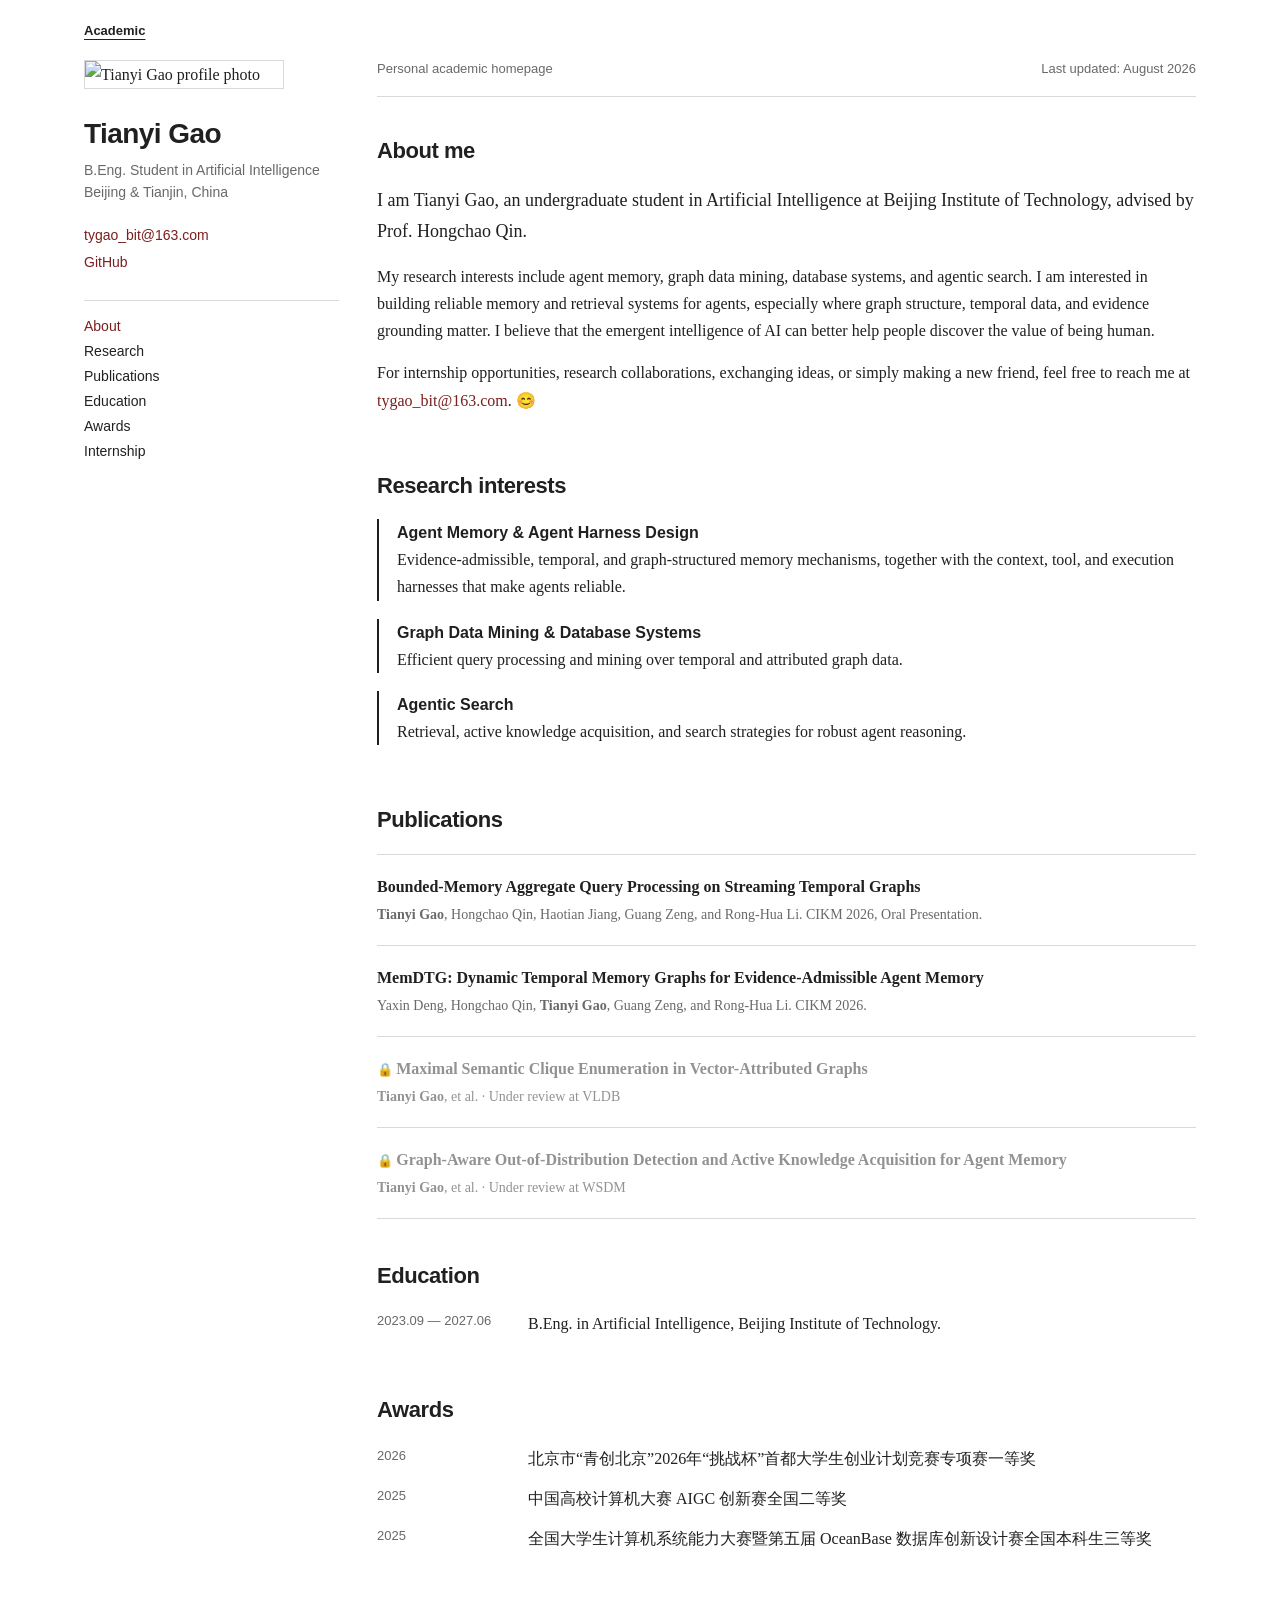
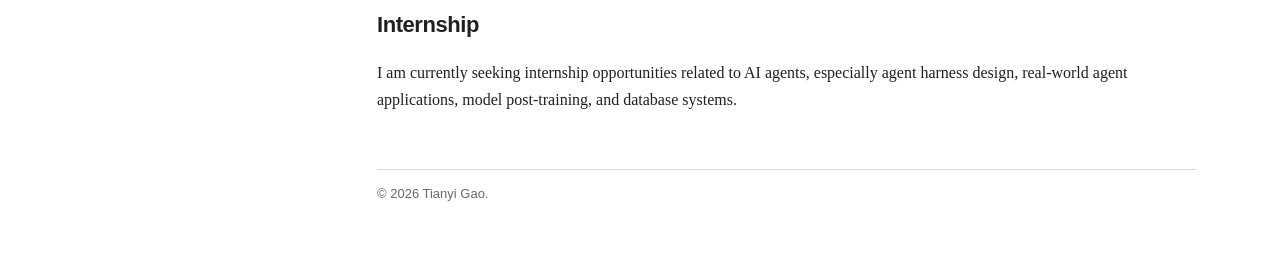
==== index.html @ 5e34189d "Simplify copyright footer" ====
<!doctype html>
<html lang="zh-CN">
<head>
  <meta charset="utf-8">
  <meta name="viewport" content="width=device-width, initial-scale=1">
  <meta name="description" content="Tianyi Gao — personal academic homepage">
  <title>Tianyi Gao | Homepage</title>
  <style>
    :root { --ink: #202020; --muted: #696969; --line: #d9d9d9; --accent: #7b1e1e; --paper: #fff; }
    * { box-sizing: border-box; }
    html { scroll-behavior: smooth; }
    body { margin: 0; background: var(--paper); color: var(--ink); font: 16px/1.7 Georgia, "Times New Roman", "Noto Serif SC", serif; }
    a { color: var(--accent); text-decoration: none; }
    a:hover { text-decoration: underline; text-underline-offset: 3px; }
    .modebar { max-width: 1180px; margin: 0 auto; padding: 22px 34px 0; font: 13px/1.4 Arial, "Noto Sans SC", sans-serif; }
    .site { max-width: 1180px; margin: 0 auto; padding: 20px 34px 70px; display: grid; grid-template-columns: 255px minmax(0, 1fr); gap: 38px; }
    aside { position: sticky; top: 36px; align-self: start; }
    .portrait { width: 200px; height: auto; display: block; margin-bottom: 21px; border: 1px solid var(--line); }
    h1, h2, h3 { font-family: Arial, "Noto Sans SC", sans-serif; font-weight: 600; letter-spacing: -.02em; }
    h1 { margin: 0 0 2px; font-size: 28px; }
    .role, .location { color: var(--muted); font: 14px/1.55 Arial, "Noto Sans SC", sans-serif; }
    .contact { margin: 19px 0 24px; padding: 0; list-style: none; font: 14px/1.9 Arial, "Noto Sans SC", sans-serif; }
    nav { border-top: 1px solid var(--line); padding-top: 13px; font: 14px/1.8 Arial, "Noto Sans SC", sans-serif; }
    nav a { display: block; color: var(--ink); }
    nav a[aria-current="page"] { color: var(--accent); }
    main { min-width: 0; }
    .topline { display: flex; justify-content: space-between; gap: 20px; padding-bottom: 18px; border-bottom: 1px solid var(--line); color: var(--muted); font: 13px/1.4 Arial, "Noto Sans SC", sans-serif; }
    .modes { display: flex; gap: 16px; }
    .modes a { color: var(--muted); }
    .modes a.active { color: var(--ink); font-weight: bold; text-decoration: underline; text-underline-offset: 4px; }
    .archive-trigger { display: inline-block; width: 58px; height: 18px; cursor: default; vertical-align: middle; }
    section { padding: 35px 0 3px; }
    h2 { margin: 0 0 15px; font-size: 22px; }
    p { margin: 0 0 15px; }
    .lead { font-size: 18px; line-height: 1.75; }
    .note { color: var(--muted); font-size: 14px; }
    time { color: var(--muted); font: 13px/1.65 Arial, "Noto Sans SC", sans-serif; }
    .research { margin: 0; padding: 0; list-style: none; }
    .research li { margin: 0 0 18px; padding-left: 18px; border-left: 2px solid var(--ink); }
    .research strong { display: block; font-family: Arial, "Noto Sans SC", sans-serif; }
    .pub { padding: 18px 0; border-top: 1px solid var(--line); }
    .pub:last-child { border-bottom: 1px solid var(--line); }
    .pub-title { font-weight: bold; }
    .pub-meta { margin-top: 3px; color: var(--muted); font-size: 14px; }
    .pub-under-review { color: #929292; }
    .pub-under-review .pub-title::before { content: "🔒 "; font-size: 13px; }
    .pub-under-review .pub-meta { color: #929292; }
    .education { padding: 0; list-style: none; }
    .education li { display: grid; grid-template-columns: 135px 1fr; gap: 16px; margin-bottom: 13px; }
    footer { margin-top: 38px; padding-top: 14px; border-top: 1px solid var(--line); color: var(--muted); font: 13px/1.6 Arial, "Noto Sans SC", sans-serif; }
    @media (max-width: 760px) {
      .modebar { padding: 16px 22px 0; }
      .site { display: block; padding: 20px 22px 50px; }
      aside { position: static; margin-bottom: 34px; }
      .portrait { width: 100px; height: auto; float: right; margin: 0 0 12px 20px; }
      nav { clear: both; }
      .topline { display: none; }
      section { padding-top: 29px; }
      .education li { grid-template-columns: 1fr; gap: 2px; }
    }
  </style>
</head>
<body>
  <div class="modebar"><span class="modes"><a class="active" href="index.html">Academic</a><span class="archive-trigger" aria-hidden="true"></span></span></div>
  <div class="site">
    <aside>
      <img class="portrait" src="assets/img/profile_photo.jpg" alt="Tianyi Gao profile photo">
      <h1>Tianyi Gao</h1>
      <div class="role">B.Eng. Student in Artificial Intelligence</div>
      <div class="location">Beijing &amp; Tianjin, China</div>
      <ul class="contact">
        <li><a href="mailto:tygao_bit@163.com">tygao_bit@163.com</a></li>
        <li><a href="https://github.com/CKTtari" target="_blank" rel="noreferrer">GitHub</a></li>
      </ul>
      <nav aria-label="Main navigation">
        <a href="#about" aria-current="page">About</a>
        <a href="#research">Research</a>
        <a href="#publications">Publications</a>
        <a href="#education">Education</a>
        <a href="#awards">Awards</a>
        <a href="#internship">Internship</a>
      </nav>
    </aside>

    <main>
      <div class="topline"><span>Personal academic homepage</span><span>Last updated: August 2026</span></div>
      <section id="about">
        <h2>About me</h2>
        <p class="lead">I am Tianyi Gao, an undergraduate student in Artificial Intelligence at Beijing Institute of Technology, advised by Prof. Hongchao Qin.</p>
        <p>My research interests include agent memory, graph data mining, database systems, and agentic search. I am interested in building reliable memory and retrieval systems for agents, especially where graph structure, temporal data, and evidence grounding matter. I believe that the emergent intelligence of AI can better help people discover the value of being human.</p>
        <p>For internship opportunities, research collaborations, exchanging ideas, or simply making a new friend, feel free to reach me at <a href="mailto:tygao_bit@163.com">tygao_bit@163.com</a>. 😊</p>
      </section>

      <section id="research">
        <h2>Research interests</h2>
        <ul class="research">
          <li><strong>Agent Memory &amp; Agent Harness Design</strong>Evidence-admissible, temporal, and graph-structured memory mechanisms, together with the context, tool, and execution harnesses that make agents reliable.</li>
          <li><strong>Graph Data Mining &amp; Database Systems</strong>Efficient query processing and mining over temporal and attributed graph data.</li>
          <li><strong>Agentic Search</strong>Retrieval, active knowledge acquisition, and search strategies for robust agent reasoning.</li>
        </ul>
      </section>

      <section id="publications">
        <h2>Publications</h2>
        <article class="pub">
          <div class="pub-title">Bounded-Memory Aggregate Query Processing on Streaming Temporal Graphs</div>
          <div class="pub-meta"><strong>Tianyi Gao</strong>, Hongchao Qin, Haotian Jiang, Guang Zeng, and Rong-Hua Li. CIKM 2026, Oral Presentation.</div>
        </article>
        <article class="pub">
          <div class="pub-title">MemDTG: Dynamic Temporal Memory Graphs for Evidence-Admissible Agent Memory</div>
          <div class="pub-meta">Yaxin Deng, Hongchao Qin, <strong>Tianyi Gao</strong>, Guang Zeng, and Rong-Hua Li. CIKM 2026.</div>
        </article>
        <article class="pub pub-under-review">
          <div class="pub-title">Maximal Semantic Clique Enumeration in Vector-Attributed Graphs</div>
          <div class="pub-meta"><strong>Tianyi Gao</strong>, et al. · Under review at VLDB</div>
        </article>
        <article class="pub pub-under-review">
          <div class="pub-title">Graph-Aware Out-of-Distribution Detection and Active Knowledge Acquisition for Agent Memory</div>
          <div class="pub-meta"><strong>Tianyi Gao</strong>, et al. · Under review at WSDM</div>
        </article>
      </section>

      <section id="education">
        <h2>Education</h2>
        <ul class="education">
          <li><time>2023.09 — 2027.06</time><span>B.Eng. in Artificial Intelligence, Beijing Institute of Technology.</span></li>
        </ul>
      </section>

      <section id="awards">
        <h2>Awards</h2>
        <ul class="education">
          <li><time>2026</time><span>北京市“青创北京”2026年“挑战杯”首都大学生创业计划竞赛专项赛一等奖</span></li>
          <li><time>2025</time><span>中国高校计算机大赛 AIGC 创新赛全国二等奖</span></li>
          <li><time>2025</time><span>全国大学生计算机系统能力大赛暨第五届 OceanBase 数据库创新设计赛全国本科生三等奖</span></li>
        </ul>
      </section>

      <section id="internship">
        <h2>Internship</h2>
        <p>I am currently seeking internship opportunities related to AI agents, especially agent harness design, real-world agent applications, model post-training, and database systems.</p>
      </section>

      <footer>© 2026 Tianyi Gao.</footer>
    </main>
  </div>
  <script>
    const archiveTrigger = document.querySelector('.archive-trigger');
    let archiveClicks = 0;
    let archiveTimer;
    archiveTrigger.addEventListener('click', () => {
      archiveClicks += 1;
      clearTimeout(archiveTimer);
      if (archiveClicks === 5) window.location.href = 'archive.html';
      archiveTimer = setTimeout(() => { archiveClicks = 0; }, 1500);
    });
  </script>
</body>
</html>
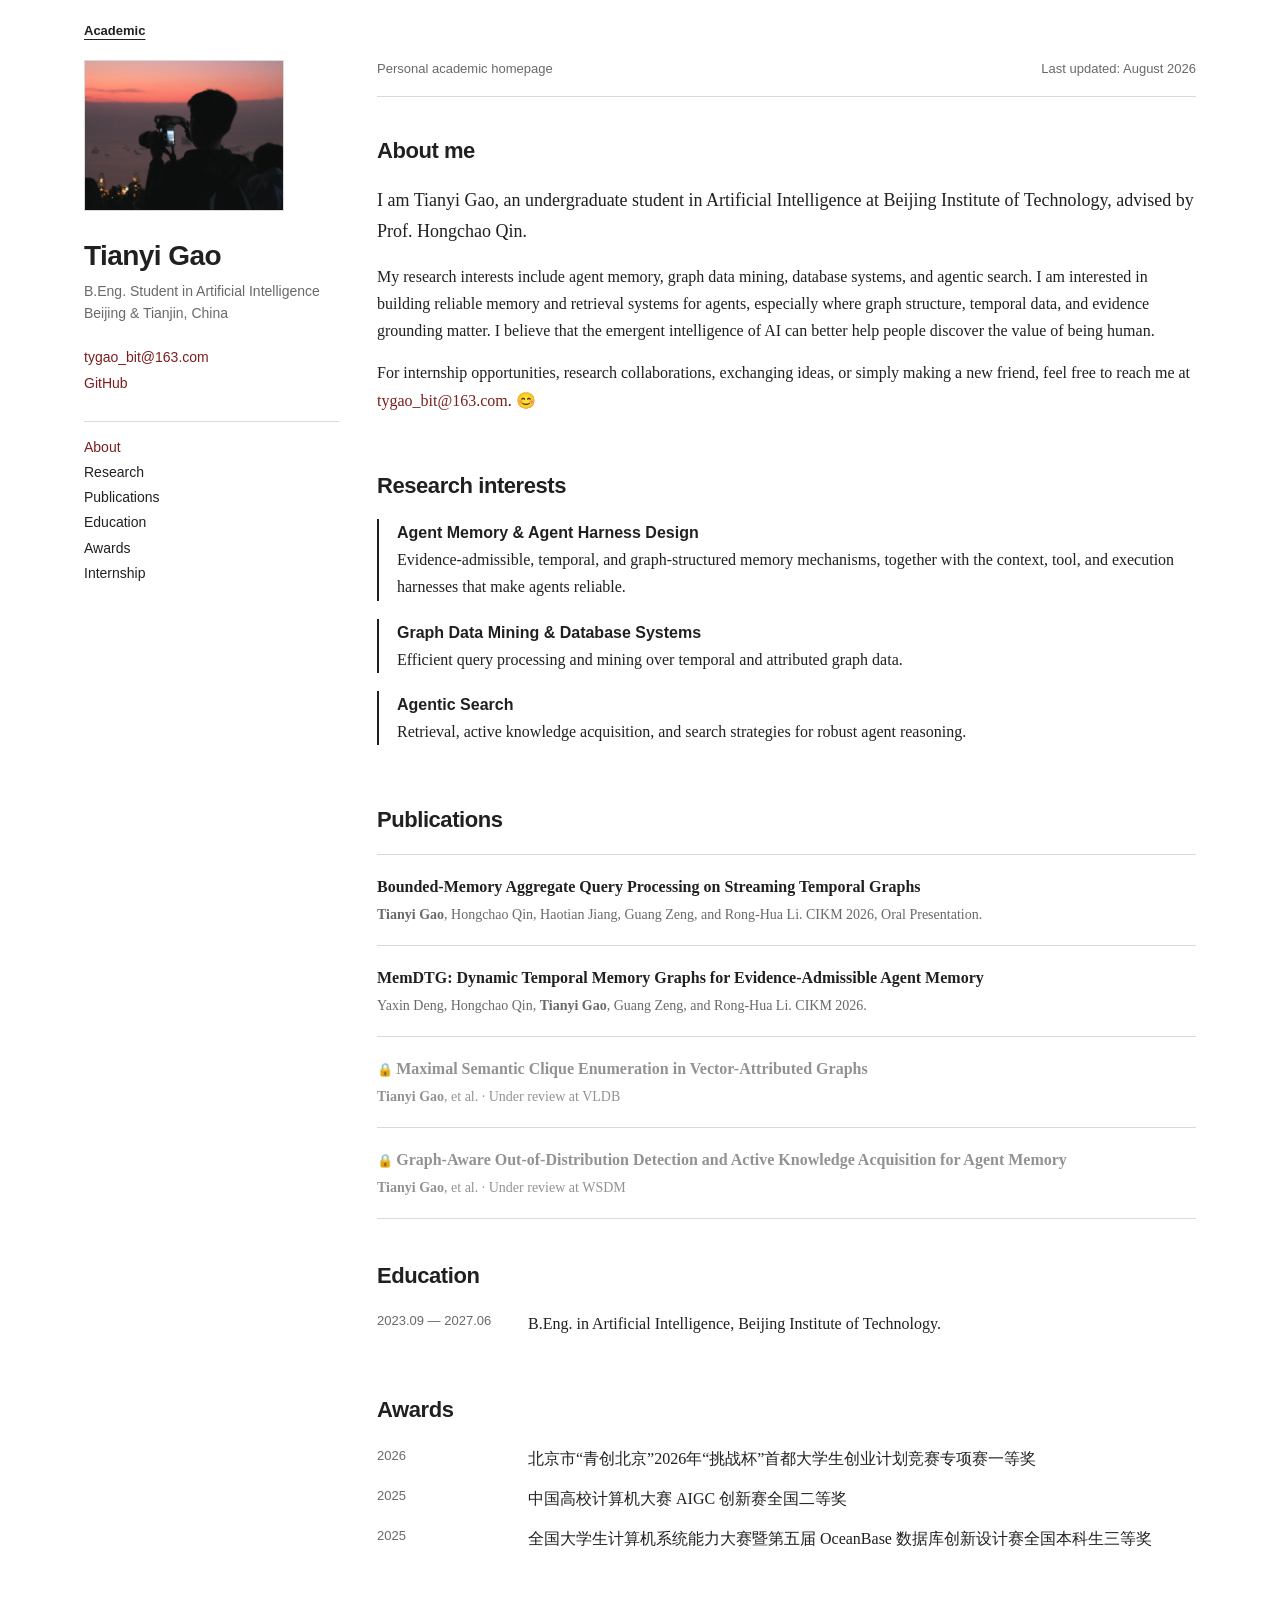
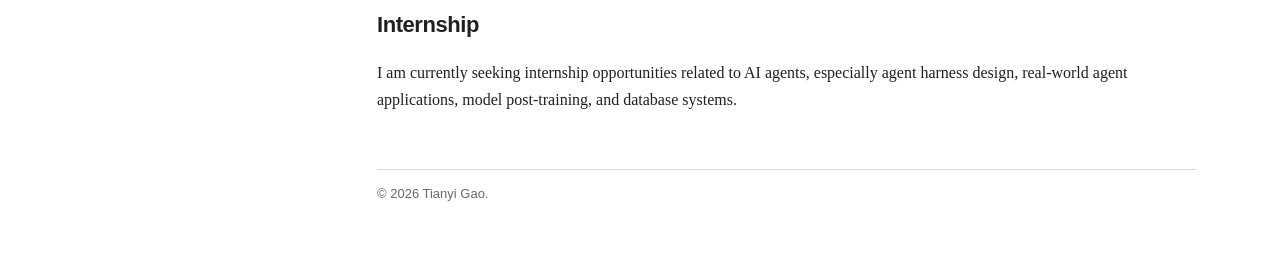
==== commit e2f27b5f: "Add responsive image preview and lightbox" ====
--- a/index.html
+++ b/index.html
@@ -59,12 +59,13 @@
       .education li { grid-template-columns: 1fr; gap: 2px; }
     }
   </style>
+  <link rel="stylesheet" href="assets/css/lightbox.css">
 </head>
 <body>
   <div class="modebar"><span class="modes"><a class="active" href="index.html">Academic</a><span class="archive-trigger" aria-hidden="true"></span></span></div>
   <div class="site">
     <aside>
-      <img class="portrait" src="assets/img/profile_photo.jpg" alt="Tianyi Gao profile photo">
+      <img class="portrait" src="assets/img/preview/profile_photo.jpg" data-full="assets/img/profile_photo.jpg" alt="Tianyi Gao profile photo">
       <h1>Tianyi Gao</h1>
       <div class="role">B.Eng. Student in Artificial Intelligence</div>
       <div class="location">Beijing &amp; Tianjin, China</div>
@@ -155,5 +156,6 @@
       archiveTimer = setTimeout(() => { archiveClicks = 0; }, 1500);
     });
   </script>
+  <script src="assets/js/lightbox.js"></script>
 </body>
 </html>
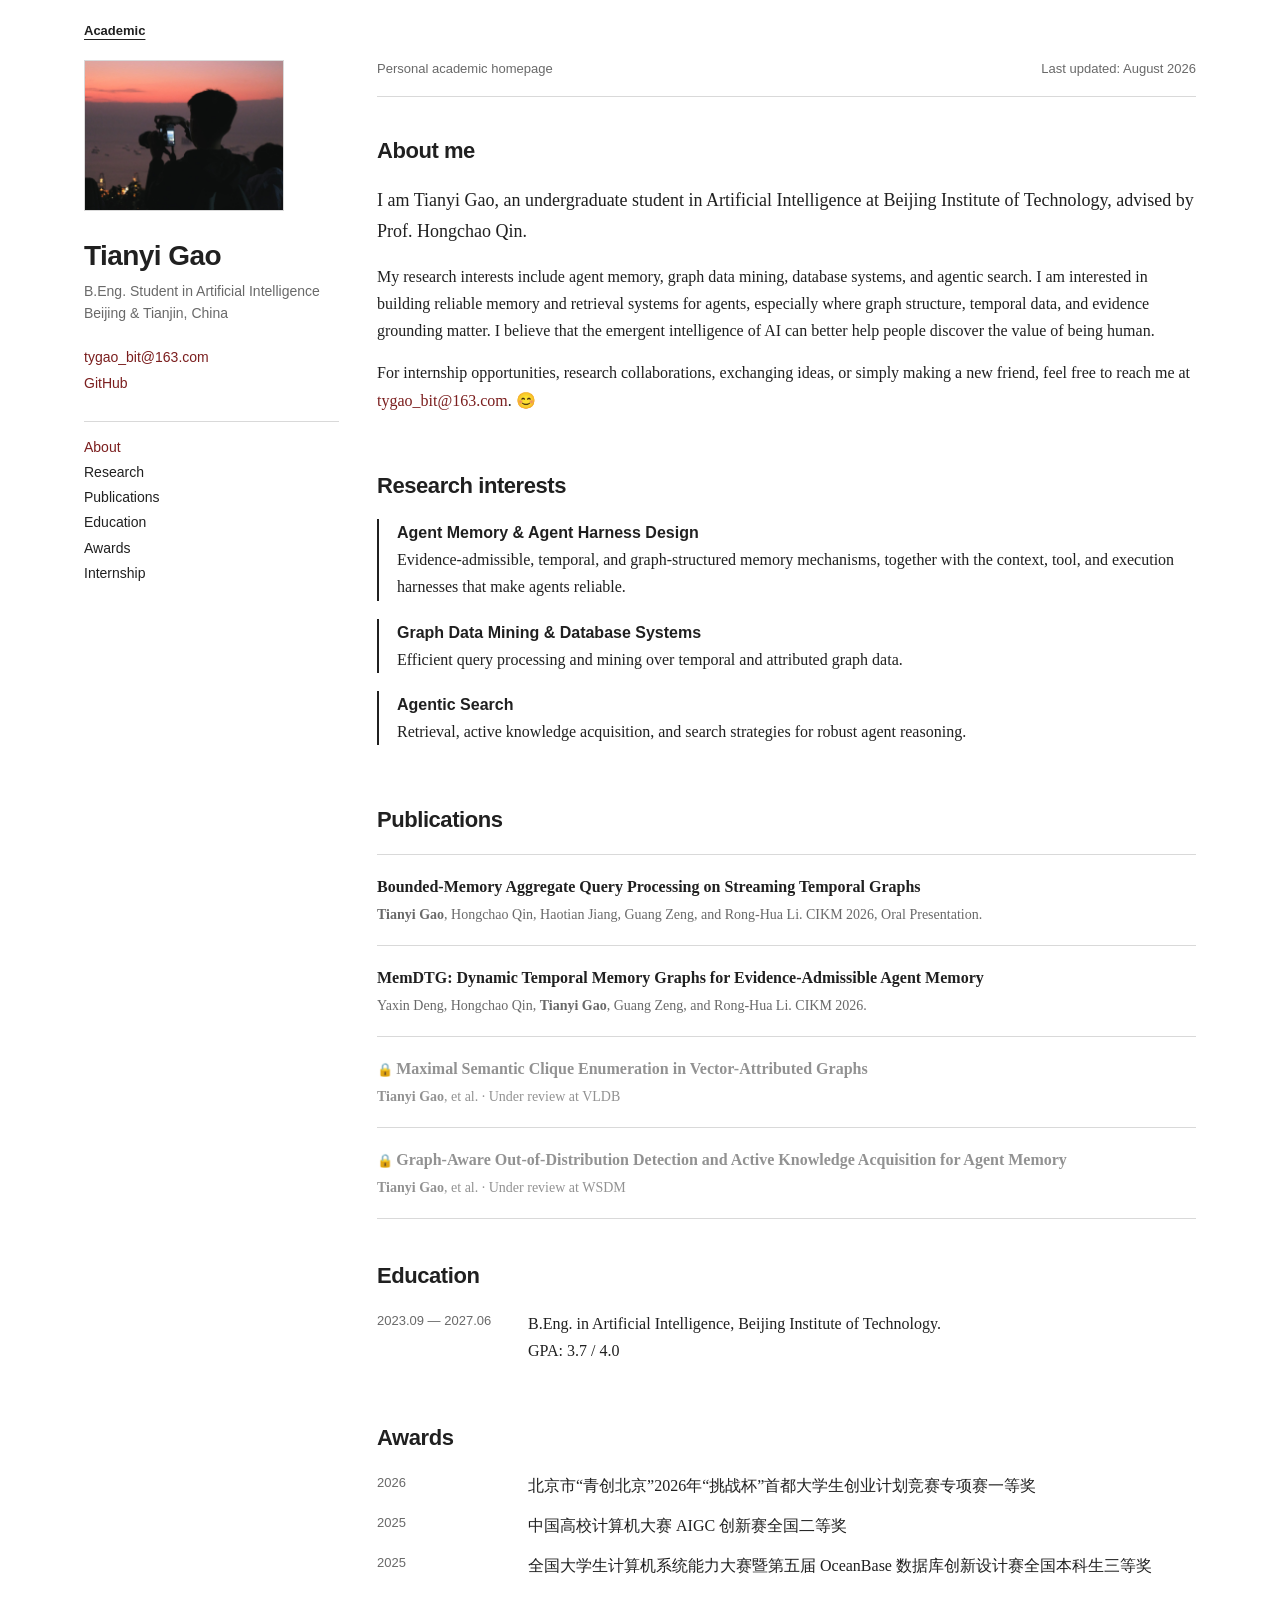
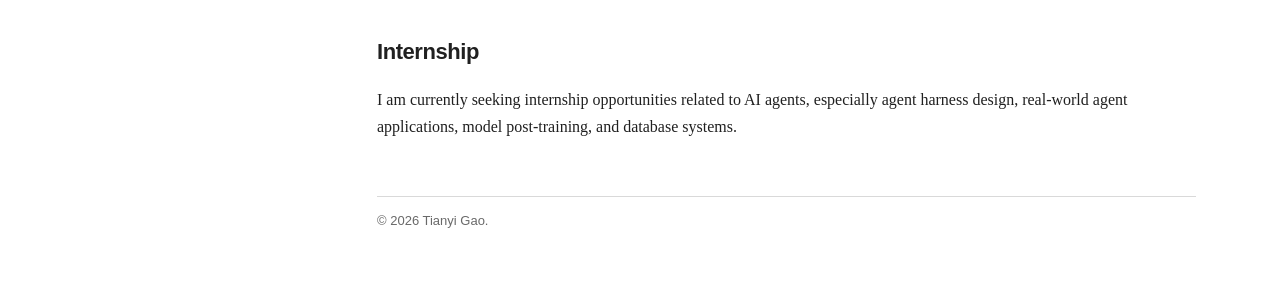
==== commit 959d9b64: "Refine publications and archive interactions" ====
--- a/index.html
+++ b/index.html
@@ -28,7 +28,9 @@
     .modes { display: flex; gap: 16px; }
     .modes a { color: var(--muted); }
     .modes a.active { color: var(--ink); font-weight: bold; text-decoration: underline; text-underline-offset: 4px; }
-    .archive-trigger { display: inline-block; width: 58px; height: 18px; cursor: default; vertical-align: middle; }
+    .archive-trigger { display: inline-block; width: 58px; height: 18px; cursor: pointer; vertical-align: middle; }
+    .archive-trigger::after { content: "▣"; display: inline-block; color: var(--muted); opacity: 0; transition: opacity .15s ease; }
+    .archive-trigger:hover::after, .archive-trigger:focus::after { opacity: 1; }
     section { padding: 35px 0 3px; }
     h2 { margin: 0 0 15px; font-size: 22px; }
     p { margin: 0 0 15px; }
@@ -45,6 +47,10 @@
     .pub-under-review { color: #929292; }
     .pub-under-review .pub-title::before { content: "🔒 "; font-size: 13px; }
     .pub-under-review .pub-meta { color: #929292; }
+    .pub-abstract { max-height: 0; margin-top: 0; overflow: hidden; color: #4f4f4f; opacity: 0; font: 14px/1.65 Arial, "Noto Sans SC", sans-serif; transition: max-height .38s ease, margin-top .28s ease, opacity .28s ease; }
+    .pub:hover .pub-abstract, .pub:focus-within .pub-abstract { max-height: 500px; margin-top: 10px; opacity: 1; }
+    .pub-abstract strong { color: var(--ink); font-weight: 700; }
+    .pub-abstract p { display: inline; margin: 0; }
     .education { padding: 0; list-style: none; }
     .education li { display: grid; grid-template-columns: 135px 1fr; gap: 16px; margin-bottom: 13px; }
     footer { margin-top: 38px; padding-top: 14px; border-top: 1px solid var(--line); color: var(--muted); font: 13px/1.6 Arial, "Noto Sans SC", sans-serif; }
@@ -62,7 +68,7 @@
   <link rel="stylesheet" href="assets/css/lightbox.css">
 </head>
 <body>
-  <div class="modebar"><span class="modes"><a class="active" href="index.html">Academic</a><span class="archive-trigger" aria-hidden="true"></span></span></div>
+  <div class="modebar"><span class="modes"><a class="active" href="index.html">Academic</a><span class="archive-trigger" role="link" tabindex="0" aria-label="Open Archive" title="Open Archive"></span></span></div>
   <div class="site">
     <aside>
       <img class="portrait" src="assets/img/preview/profile_photo.jpg" data-full="assets/img/profile_photo.jpg" alt="Tianyi Gao profile photo">
@@ -106,10 +112,12 @@
         <article class="pub">
           <div class="pub-title">Bounded-Memory Aggregate Query Processing on Streaming Temporal Graphs</div>
           <div class="pub-meta"><strong>Tianyi Gao</strong>, Hongchao Qin, Haotian Jiang, Guang Zeng, and Rong-Hua Li. CIKM 2026, Oral Presentation.</div>
+          <div class="pub-abstract"><strong>Abstract:</strong> <p>Time-window aggregate queries over temporal graph streams are important for agent memory, communication monitoring, and knowledge-base analytics, but exact processing becomes costly as timestamped edges accumulate. We propose CAMRS, a budget-decoupled multi-resolution sketch that assigns fine-grained CMS buckets and coarse HLL segments according to their different budget needs. Space-Saving label tracking further supports label-filtered predicates. A closed-form COUNT error bound shows that temporal resolution is the key accuracy lever and enables a reliability-aware exact fallback. On six real-world temporal graphs with 60K–17.8M edges, CAMRS reduces COUNT error by up to 29.7× and predicate error by up to 7.9×, while reducing worst-case tail error by up to 667×.</p></div>
         </article>
         <article class="pub">
           <div class="pub-title">MemDTG: Dynamic Temporal Memory Graphs for Evidence-Admissible Agent Memory</div>
           <div class="pub-meta">Yaxin Deng, Hongchao Qin, <strong>Tianyi Gao</strong>, Guang Zeng, and Rong-Hua Li. CIKM 2026.</div>
+          <div class="pub-abstract"><strong>Abstract:</strong> <p>Long-term agent memory is an online, non-monotonic retrieval problem: new interactions may reinforce, contradict, supersede, specialize, or expire earlier memories. We propose MemDTG, a dynamic temporal memory graph that treats memory as temporal evidence admission. It separates immutable episodes from a mutable entity–state graph and a memory-evolution graph over assertion versions. A slot-local resolver and deterministic commit rules update lifecycle states, valid intervals, and typed evolution edges. At read time, query constraints are compiled before ranking, and QV-CTW retrieves evidence only inside the legal temporal subgraph. Evidence certificates record selected facts, sources, roles, and rejected alternatives. On LongMemEval and LoCoMo, MemDTG achieves the best LLM-judge accuracy and Citation F1, reducing stale-answer errors by 61.7% and future leaks by 80.1%.</p></div>
         </article>
         <article class="pub pub-under-review">
           <div class="pub-title">Maximal Semantic Clique Enumeration in Vector-Attributed Graphs</div>
@@ -124,7 +132,7 @@
       <section id="education">
         <h2>Education</h2>
         <ul class="education">
-          <li><time>2023.09 — 2027.06</time><span>B.Eng. in Artificial Intelligence, Beijing Institute of Technology.</span></li>
+          <li><time>2023.09 — 2027.06</time><span>B.Eng. in Artificial Intelligence, Beijing Institute of Technology.<br>GPA: 3.7 / 4.0</span></li>
         </ul>
       </section>
 
@@ -147,13 +155,9 @@
   </div>
   <script>
     const archiveTrigger = document.querySelector('.archive-trigger');
-    let archiveClicks = 0;
-    let archiveTimer;
-    archiveTrigger.addEventListener('click', () => {
-      archiveClicks += 1;
-      clearTimeout(archiveTimer);
-      if (archiveClicks === 5) window.location.href = 'archive.html';
-      archiveTimer = setTimeout(() => { archiveClicks = 0; }, 1500);
+    archiveTrigger.addEventListener('click', () => { window.location.href = 'archive.html'; });
+    archiveTrigger.addEventListener('keydown', (event) => {
+      if (event.key === 'Enter' || event.key === ' ') { event.preventDefault(); window.location.href = 'archive.html'; }
     });
   </script>
   <script src="assets/js/lightbox.js"></script>
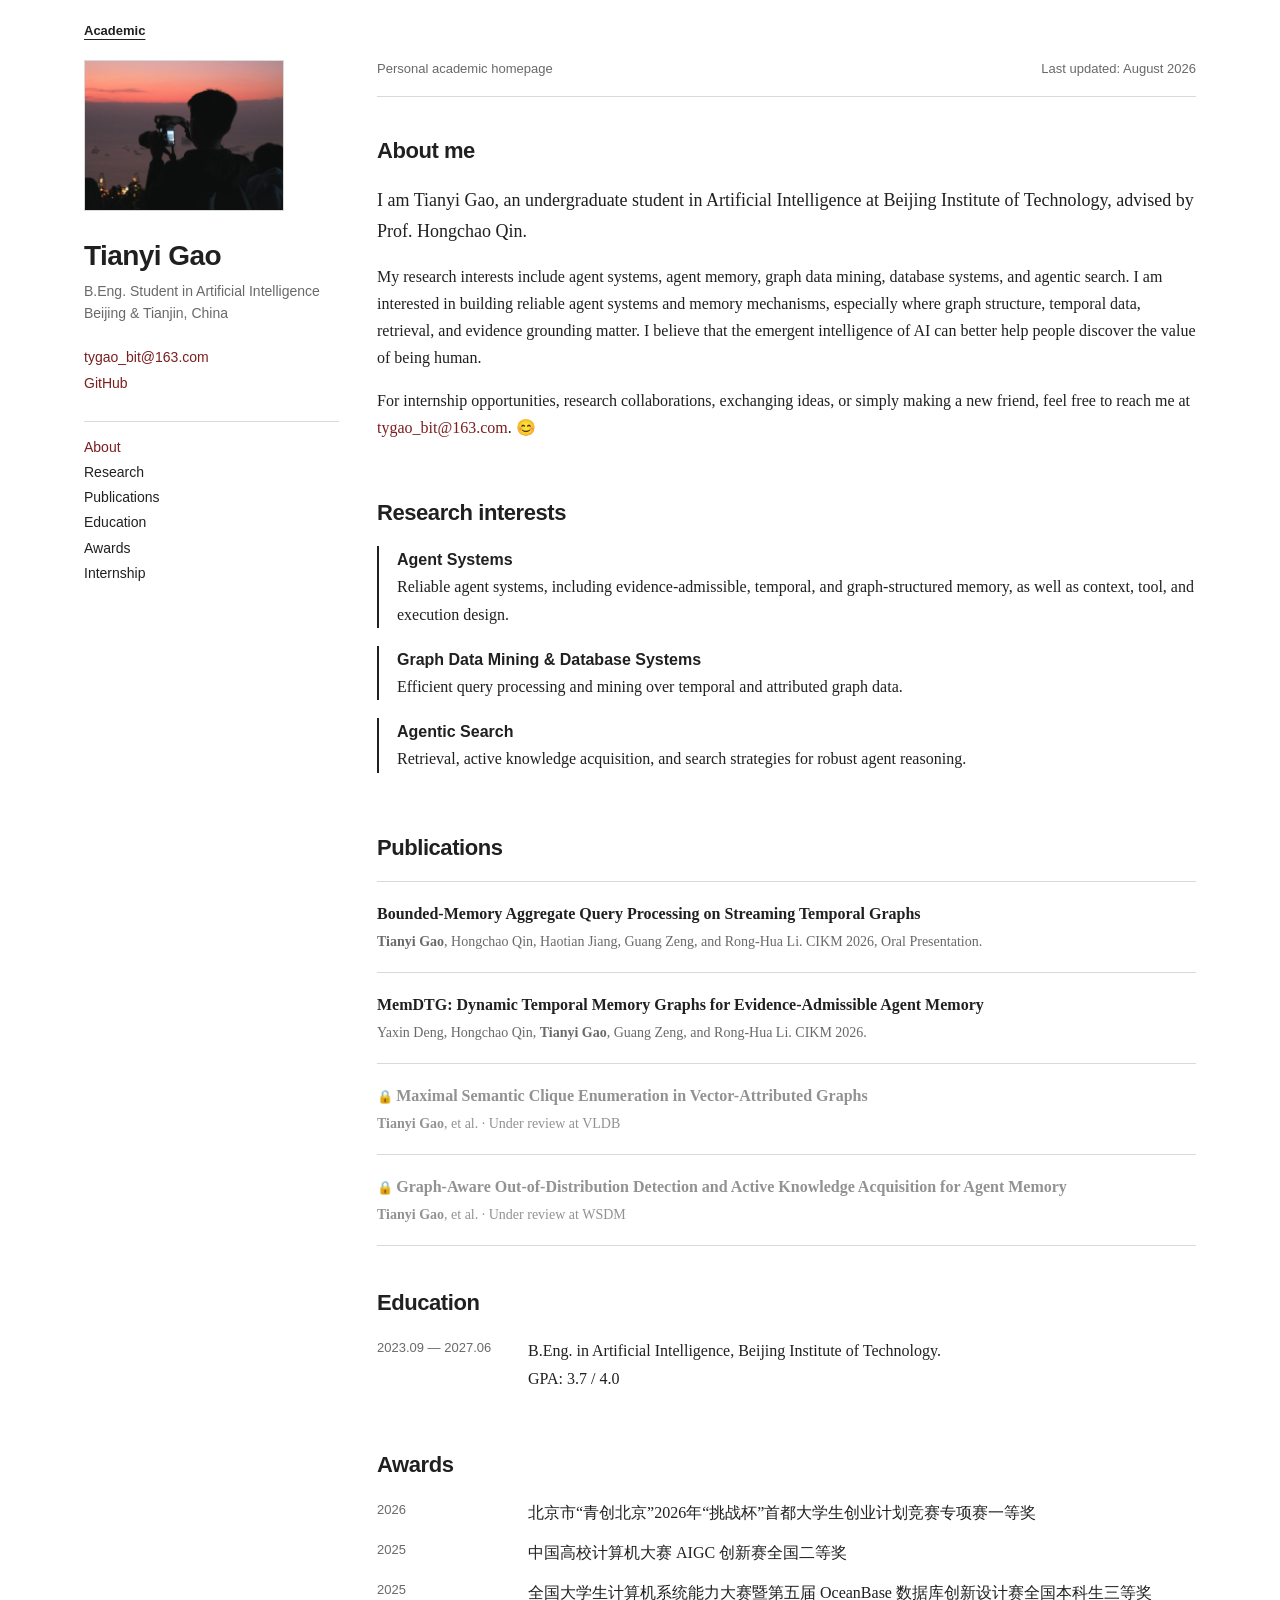
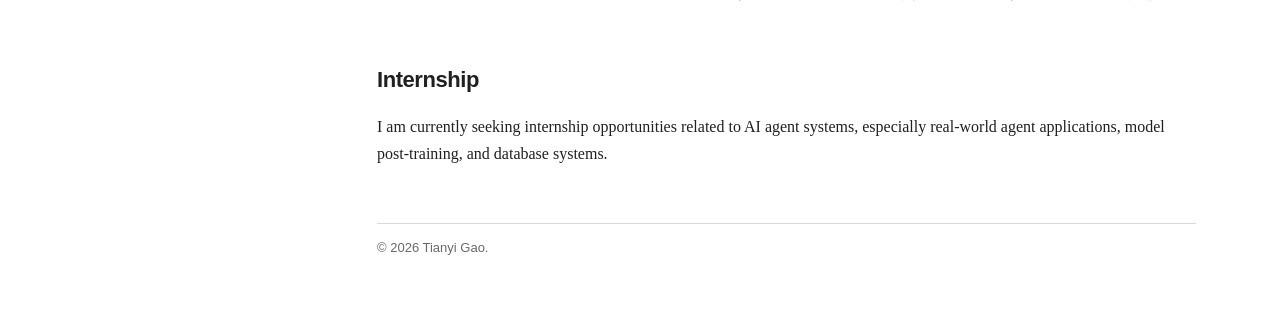
==== commit dead18ca: "Update site content" ====
--- a/index.html
+++ b/index.html
@@ -94,14 +94,14 @@
       <section id="about">
         <h2>About me</h2>
         <p class="lead">I am Tianyi Gao, an undergraduate student in Artificial Intelligence at Beijing Institute of Technology, advised by Prof. Hongchao Qin.</p>
-        <p>My research interests include agent memory, graph data mining, database systems, and agentic search. I am interested in building reliable memory and retrieval systems for agents, especially where graph structure, temporal data, and evidence grounding matter. I believe that the emergent intelligence of AI can better help people discover the value of being human.</p>
+        <p>My research interests include agent systems, agent memory, graph data mining, database systems, and agentic search. I am interested in building reliable agent systems and memory mechanisms, especially where graph structure, temporal data, retrieval, and evidence grounding matter. I believe that the emergent intelligence of AI can better help people discover the value of being human.</p>
         <p>For internship opportunities, research collaborations, exchanging ideas, or simply making a new friend, feel free to reach me at <a href="mailto:tygao_bit@163.com">tygao_bit@163.com</a>. 😊</p>
       </section>
 
       <section id="research">
         <h2>Research interests</h2>
         <ul class="research">
-          <li><strong>Agent Memory &amp; Agent Harness Design</strong>Evidence-admissible, temporal, and graph-structured memory mechanisms, together with the context, tool, and execution harnesses that make agents reliable.</li>
+          <li><strong>Agent Systems</strong>Reliable agent systems, including evidence-admissible, temporal, and graph-structured memory, as well as context, tool, and execution design.</li>
           <li><strong>Graph Data Mining &amp; Database Systems</strong>Efficient query processing and mining over temporal and attributed graph data.</li>
           <li><strong>Agentic Search</strong>Retrieval, active knowledge acquisition, and search strategies for robust agent reasoning.</li>
         </ul>
@@ -147,7 +147,7 @@
 
       <section id="internship">
         <h2>Internship</h2>
-        <p>I am currently seeking internship opportunities related to AI agents, especially agent harness design, real-world agent applications, model post-training, and database systems.</p>
+        <p>I am currently seeking internship opportunities related to AI agent systems, especially real-world agent applications, model post-training, and database systems.</p>
       </section>
 
       <footer>© 2026 Tianyi Gao.</footer>
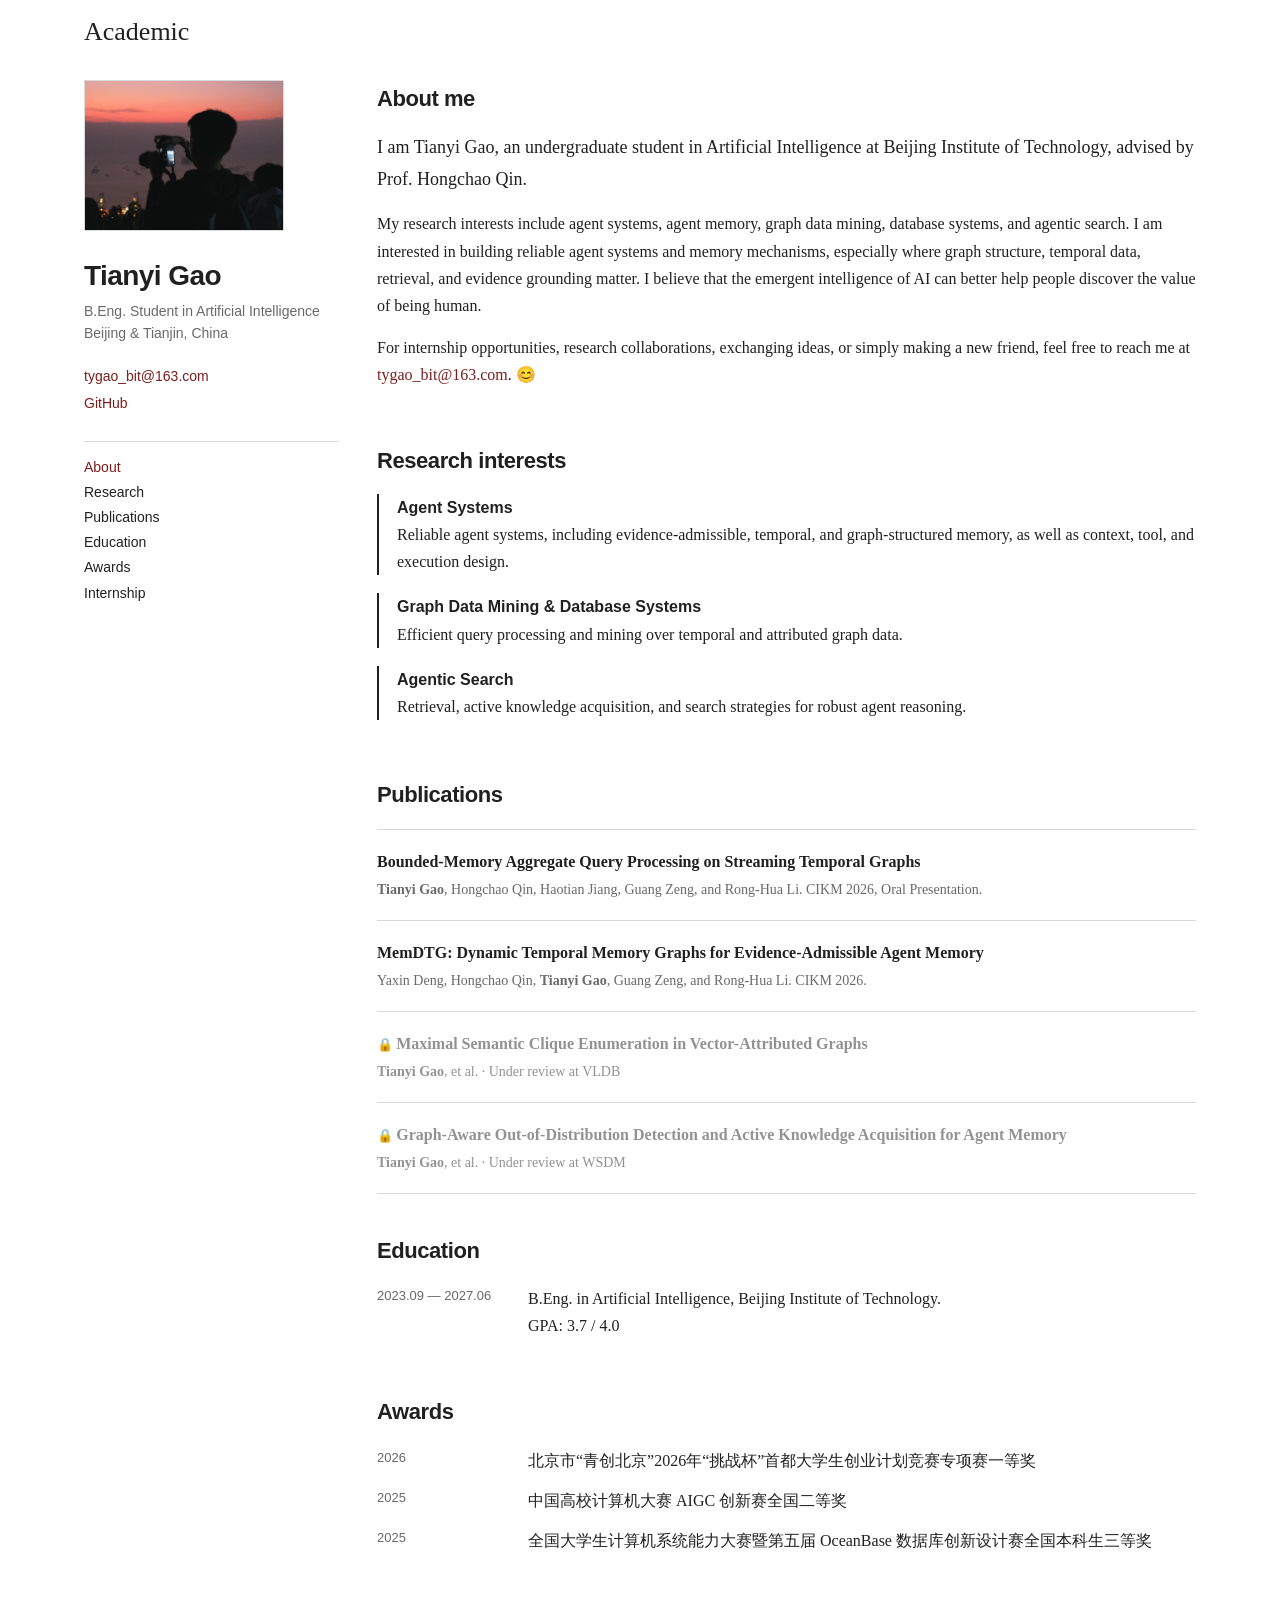
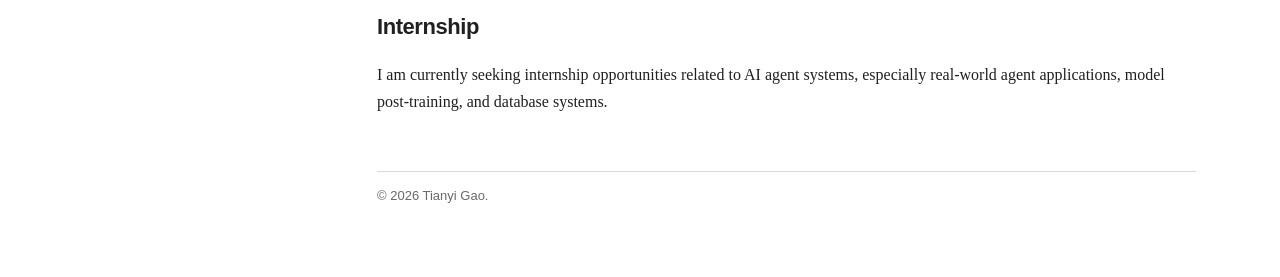
==== commit fe8febc6: "Update site content" ====
--- a/index.html
+++ b/index.html
@@ -12,26 +12,27 @@
     body { margin: 0; background: var(--paper); color: var(--ink); font: 16px/1.7 Georgia, "Times New Roman", "Noto Serif SC", serif; }
     a { color: var(--accent); text-decoration: none; }
     a:hover { text-decoration: underline; text-underline-offset: 3px; }
-    .modebar { max-width: 1180px; margin: 0 auto; padding: 22px 34px 0; font: 13px/1.4 Arial, "Noto Sans SC", sans-serif; }
-    .site { max-width: 1180px; margin: 0 auto; padding: 20px 34px 70px; display: grid; grid-template-columns: 255px minmax(0, 1fr); gap: 38px; }
+    .modebar { min-height: 64px; display: flex; align-items: center; border: 0; background: #fff; font: 26px/1.2 "Palatino Linotype", "Book Antiqua", Palatino, Georgia, serif; }
+    .modebar .modes { width: min(1180px, 100%); margin: 0 auto; padding: 0 34px; }
+    .site { max-width: 1180px; margin: 0 auto; padding: 16px 34px 70px; display: grid; grid-template-columns: 255px minmax(0, 1fr); gap: 38px; }
     aside { position: sticky; top: 36px; align-self: start; }
     .portrait { width: 200px; height: auto; display: block; margin-bottom: 21px; border: 1px solid var(--line); }
     h1, h2, h3 { font-family: Arial, "Noto Sans SC", sans-serif; font-weight: 600; letter-spacing: -.02em; }
     h1 { margin: 0 0 2px; font-size: 28px; }
     .role, .location { color: var(--muted); font: 14px/1.55 Arial, "Noto Sans SC", sans-serif; }
     .contact { margin: 19px 0 24px; padding: 0; list-style: none; font: 14px/1.9 Arial, "Noto Sans SC", sans-serif; }
-    nav { border-top: 1px solid var(--line); padding-top: 13px; font: 14px/1.8 Arial, "Noto Sans SC", sans-serif; }
-    nav a { display: block; color: var(--ink); }
-    nav a[aria-current="page"] { color: var(--accent); }
+    aside > nav { border-top: 1px solid var(--line); padding-top: 13px; font: 14px/1.8 Arial, "Noto Sans SC", sans-serif; }
+    aside > nav a { display: block; color: var(--ink); }
+    aside > nav a[aria-current="page"] { color: var(--accent); }
     main { min-width: 0; }
-    .topline { display: flex; justify-content: space-between; gap: 20px; padding-bottom: 18px; border-bottom: 1px solid var(--line); color: var(--muted); font: 13px/1.4 Arial, "Noto Sans SC", sans-serif; }
     .modes { display: flex; gap: 16px; }
-    .modes a { color: var(--muted); }
-    .modes a.active { color: var(--ink); font-weight: bold; text-decoration: underline; text-underline-offset: 4px; }
-    .archive-trigger { display: inline-block; width: 58px; height: 18px; cursor: pointer; vertical-align: middle; }
-    .archive-trigger::after { content: "▣"; display: inline-block; color: var(--muted); opacity: 0; transition: opacity .15s ease; }
+    .modes a { color: var(--ink); }
+    .modes a.active { color: var(--ink); font-weight: 400; text-decoration: none; }
+    .archive-trigger { display: inline-block; width: 76px; height: 30px; cursor: pointer; vertical-align: middle; }
+    .archive-trigger::after { content: "Archive"; display: inline-block; color: var(--ink); font: inherit; opacity: 0; transition: opacity .15s ease; }
     .archive-trigger:hover::after, .archive-trigger:focus::after { opacity: 1; }
     section { padding: 35px 0 3px; }
+    main > section:first-child { padding-top: 0; }
     h2 { margin: 0 0 15px; font-size: 22px; }
     p { margin: 0 0 15px; }
     .lead { font-size: 18px; line-height: 1.75; }
@@ -55,12 +56,12 @@
     .education li { display: grid; grid-template-columns: 135px 1fr; gap: 16px; margin-bottom: 13px; }
     footer { margin-top: 38px; padding-top: 14px; border-top: 1px solid var(--line); color: var(--muted); font: 13px/1.6 Arial, "Noto Sans SC", sans-serif; }
     @media (max-width: 760px) {
-      .modebar { padding: 16px 22px 0; }
-      .site { display: block; padding: 20px 22px 50px; }
+      .modebar { min-height: 56px; font-size: 17px; }
+      .modebar .modes { padding: 0 22px; }
+      .site { display: block; padding: 14px 22px 50px; }
       aside { position: static; margin-bottom: 34px; }
       .portrait { width: 100px; height: auto; float: right; margin: 0 0 12px 20px; }
-      nav { clear: both; }
-      .topline { display: none; }
+      aside > nav { clear: both; }
       section { padding-top: 29px; }
       .education li { grid-template-columns: 1fr; gap: 2px; }
     }
@@ -68,7 +69,7 @@
   <link rel="stylesheet" href="assets/css/lightbox.css">
 </head>
 <body>
-  <div class="modebar"><span class="modes"><a class="active" href="index.html">Academic</a><span class="archive-trigger" role="link" tabindex="0" aria-label="Open Archive" title="Open Archive"></span></span></div>
+  <div class="modebar"><nav class="modes" aria-label="Site mode"><a class="active" href="./">Academic</a><span class="archive-trigger" role="link" tabindex="0" aria-label="Open Archive" title="Open Archive"></span></nav></div>
   <div class="site">
     <aside>
       <img class="portrait" src="assets/img/preview/profile_photo.jpg" data-full="assets/img/profile_photo.jpg" alt="Tianyi Gao profile photo">
@@ -90,7 +91,6 @@
     </aside>
 
     <main>
-      <div class="topline"><span>Personal academic homepage</span><span>Last updated: August 2026</span></div>
       <section id="about">
         <h2>About me</h2>
         <p class="lead">I am Tianyi Gao, an undergraduate student in Artificial Intelligence at Beijing Institute of Technology, advised by Prof. Hongchao Qin.</p>
@@ -155,9 +155,9 @@
   </div>
   <script>
     const archiveTrigger = document.querySelector('.archive-trigger');
-    archiveTrigger.addEventListener('click', () => { window.location.href = 'archive.html'; });
+    archiveTrigger.addEventListener('click', () => { window.location.href = 'archive/'; });
     archiveTrigger.addEventListener('keydown', (event) => {
-      if (event.key === 'Enter' || event.key === ' ') { event.preventDefault(); window.location.href = 'archive.html'; }
+      if (event.key === 'Enter' || event.key === ' ') { event.preventDefault(); window.location.href = 'archive/'; }
     });
   </script>
   <script src="assets/js/lightbox.js"></script>
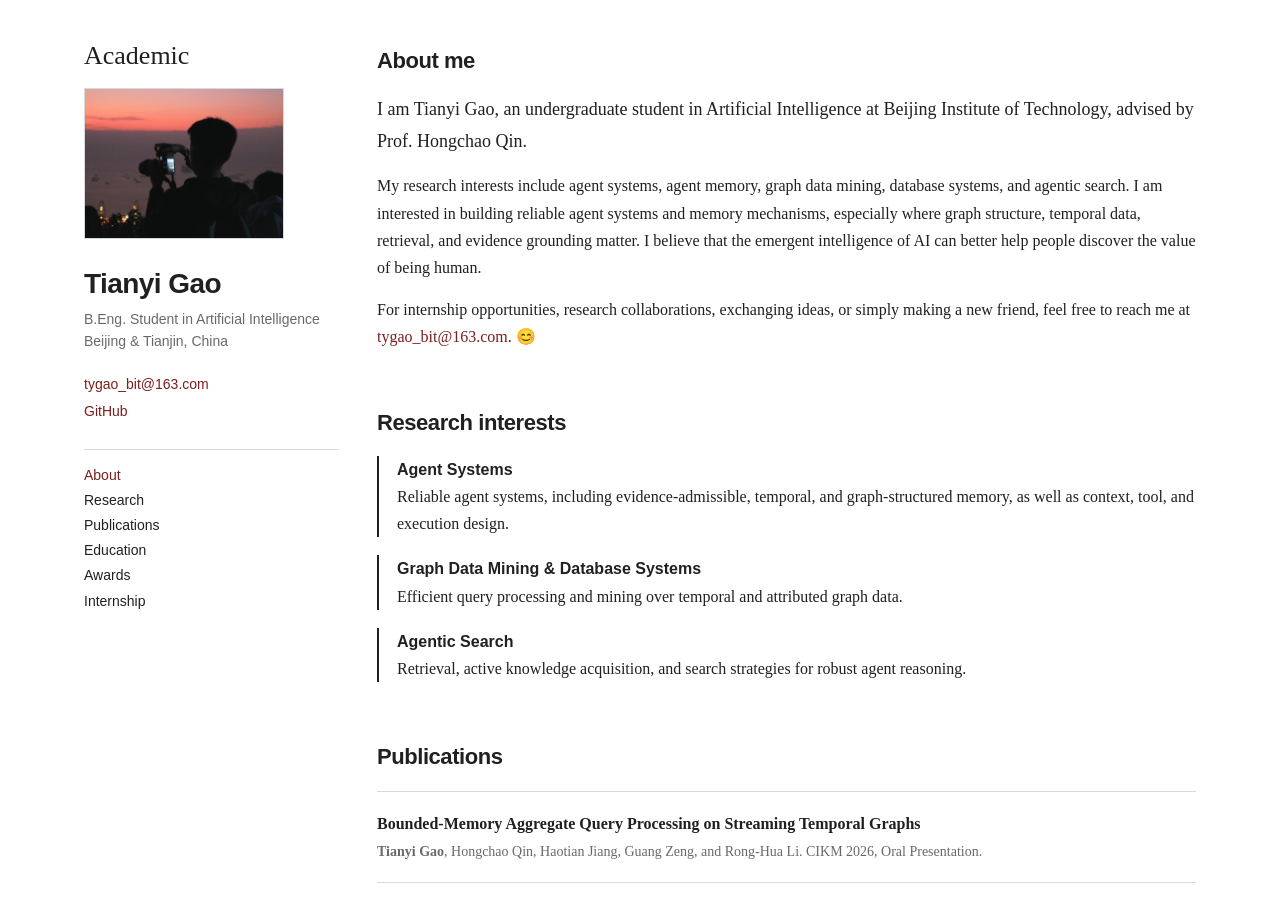
==== commit 7a4e5c6e: "调整细节" ====
--- a/index.html
+++ b/index.html
@@ -9,13 +9,13 @@
     :root { --ink: #202020; --muted: #696969; --line: #d9d9d9; --accent: #7b1e1e; --paper: #fff; }
     * { box-sizing: border-box; }
     html { scroll-behavior: smooth; }
-    body { margin: 0; background: var(--paper); color: var(--ink); font: 16px/1.7 Georgia, "Times New Roman", "Noto Serif SC", serif; }
+    body { height:100vh; margin:0; overflow:hidden; background:var(--paper); color:var(--ink); font:16px/1.7 Georgia,"Times New Roman","Noto Serif SC",serif; }
     a { color: var(--accent); text-decoration: none; }
     a:hover { text-decoration: underline; text-underline-offset: 3px; }
     .modebar { min-height: 64px; display: flex; align-items: center; border: 0; background: #fff; font: 26px/1.2 "Palatino Linotype", "Book Antiqua", Palatino, Georgia, serif; }
-    .modebar .modes { width: min(1180px, 100%); margin: 0 auto; padding: 0 34px; }
-    .site { max-width: 1180px; margin: 0 auto; padding: 16px 34px 70px; display: grid; grid-template-columns: 255px minmax(0, 1fr); gap: 38px; }
-    aside { position: sticky; top: 36px; align-self: start; }
+    .modebar .modes { display:flex; gap:16px; padding:0; }
+    .site { max-width:1180px; height:100vh; margin:0 auto; padding:0 34px; display:grid; grid-template-columns:255px minmax(0,1fr); gap:38px; }
+    aside { align-self:start; padding-top:24px; }
     .portrait { width: 200px; height: auto; display: block; margin-bottom: 21px; border: 1px solid var(--line); }
     h1, h2, h3 { font-family: Arial, "Noto Sans SC", sans-serif; font-weight: 600; letter-spacing: -.02em; }
     h1 { margin: 0 0 2px; font-size: 28px; }
@@ -24,7 +24,8 @@
     aside > nav { border-top: 1px solid var(--line); padding-top: 13px; font: 14px/1.8 Arial, "Noto Sans SC", sans-serif; }
     aside > nav a { display: block; color: var(--ink); }
     aside > nav a[aria-current="page"] { color: var(--accent); }
-    main { min-width: 0; }
+    main { min-width:0; height:100vh; overflow-y:auto; scrollbar-width:none; -ms-overflow-style:none; padding:42px 0 70px; }
+    main::-webkit-scrollbar { display:none; }
     .modes { display: flex; gap: 16px; }
     .modes a { color: var(--ink); }
     .modes a.active { color: var(--ink); font-weight: 400; text-decoration: none; }
@@ -56,9 +57,12 @@
     .education li { display: grid; grid-template-columns: 135px 1fr; gap: 16px; margin-bottom: 13px; }
     footer { margin-top: 38px; padding-top: 14px; border-top: 1px solid var(--line); color: var(--muted); font: 13px/1.6 Arial, "Noto Sans SC", sans-serif; }
     @media (max-width: 760px) {
-      .modebar { min-height: 56px; font-size: 17px; }
-      .modebar .modes { padding: 0 22px; }
-      .site { display: block; padding: 14px 22px 50px; }
+      body { height:auto; overflow:auto; }
+      .modebar { min-height:56px; font-size:17px; }
+      .modebar .modes { padding:0; }
+      .site { height:auto; display:block; padding:0 22px 50px; }
+      aside { padding-top:18px; }
+      main { height:auto; overflow:visible; padding:0; }
       aside { position: static; margin-bottom: 34px; }
       .portrait { width: 100px; height: auto; float: right; margin: 0 0 12px 20px; }
       aside > nav { clear: both; }
@@ -69,9 +73,9 @@
   <link rel="stylesheet" href="assets/css/lightbox.css">
 </head>
 <body>
-  <div class="modebar"><nav class="modes" aria-label="Site mode"><a class="active" href="./">Academic</a><span class="archive-trigger" role="link" tabindex="0" aria-label="Open Archive" title="Open Archive"></span></nav></div>
   <div class="site">
     <aside>
+      <div class="modebar"><nav class="modes" aria-label="Site mode"><a class="active" href="./">Academic</a><span class="archive-trigger" role="link" tabindex="0" aria-label="Open Archive" title="Open Archive"></span></nav></div>
       <img class="portrait" src="assets/img/preview/profile_photo.jpg" data-full="assets/img/profile_photo.jpg" alt="Tianyi Gao profile photo">
       <h1>Tianyi Gao</h1>
       <div class="role">B.Eng. Student in Artificial Intelligence</div>
